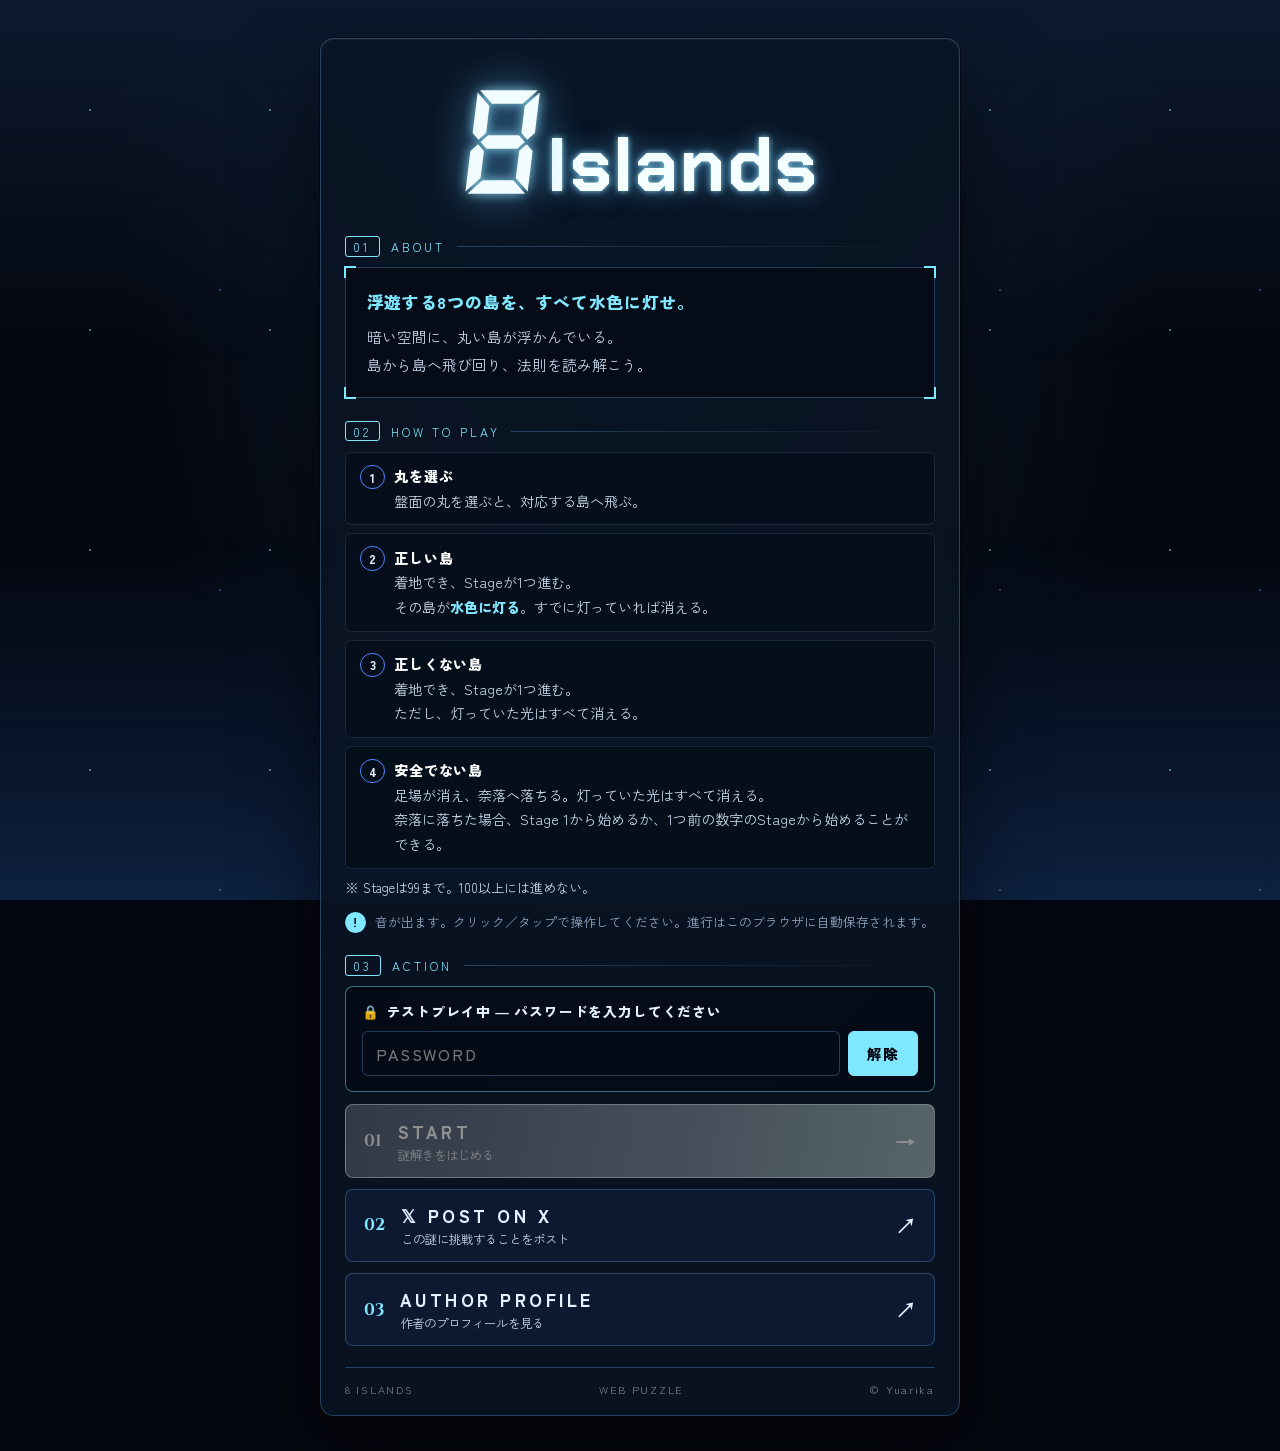
==== game.html @ 723e455a "Add files via upload" ====
<!DOCTYPE html>
<html lang="ja" data-gate="game">
<head>
<meta charset="utf-8">
<meta name="robots" content="noindex"><!-- テスト公開中は検索に出さない。本公開時は削除 -->
<meta name="viewport" content="width=device-width,initial-scale=1,viewport-fit=cover">
<meta name="theme-color" content="#04070f">
<title>8 Islands</title>
<link rel="icon" href="favicon.svg" type="image/svg+xml">
<link rel="preconnect" href="https://fonts.googleapis.com">
<link rel="preconnect" href="https://fonts.gstatic.com" crossorigin>
<link href="https://fonts.googleapis.com/css2?family=Chakra+Petch:wght@600;700&family=Cinzel:wght@500;700&family=Zen+Kaku+Gothic+New:wght@400;500;900&display=swap" rel="stylesheet">
<link rel="stylesheet" href="game.css">
<script src="gate.js"></script>
<script defer src="seg.js"></script>
<script defer src="rules.js"></script>
<script defer src="game.js"></script>
</head>
<body>
<div class="wrap">
  <header class="bar">
    <a class="back" href="index.html" aria-label="8 Islands タイトルへ戻る"><svg class="mini-8" data-seg8 aria-hidden="true"></svg><span>Islands</span></a>
    <div class="bar-tools">
      <span class="clear-badge" id="clear-badge" hidden>CLEARED</span>
      <button type="button" class="tool" id="sound" aria-pressed="true" title="音のON/OFF"><span class="ico" aria-hidden="true">♪</span><span id="sound-label">ON</span></button>
      <button type="button" class="tool" id="help">遊び方</button>
      <button type="button" class="tool" id="reset">RESET</button>
    </div>
  </header>

  <div class="play">
    <section class="scene" id="scene" aria-label="浮遊する島々">
      <canvas id="cv" aria-hidden="true"></canvas>
      <div class="toast" id="toast" role="status" aria-live="polite"></div>
    </section>

    <section class="board" id="board" aria-label="選択ボード">
      <div class="board-inner">
        <div class="board-head" id="board-head">
          <div class="stage-labels"><span>STAGE</span><span>NEXT</span></div>
          <svg class="seg-display" id="digits" viewBox="0 0 400 128" role="img" aria-label="Stage 1 から 2"></svg>
        </div>

        <div class="board-grid" id="grid">

          <div class="choices" role="group" aria-label="移動する島を選択">
            <button type="button" class="orb" data-island="0" style="--x:64;--y:6"  aria-label="上の丸"></button>
            <button type="button" class="orb" data-island="1" style="--x:81;--y:28" aria-label="右上の丸"></button>
            <button type="button" class="orb" data-island="2" style="--x:81;--y:72" aria-label="右下の丸"></button>
            <button type="button" class="orb" data-island="3" style="--x:64;--y:94" aria-label="下の丸"></button>
            <button type="button" class="orb" data-island="4" style="--x:47;--y:72" aria-label="左下の丸"></button>
            <button type="button" class="orb" data-island="5" style="--x:47;--y:28" aria-label="左上の丸"></button>
            <button type="button" class="orb" data-island="6" style="--x:64;--y:50" aria-label="中央の丸"></button>
            <p class="instruction" style="--x:15;--y:50"><button type="button" class="orb inline" data-island="7" aria-label="〇"></button><span>を選択</span></p>
          </div>
        </div>

        <div class="limit-note" id="limit-note" hidden>
          <p>Stage 99 が最後。100 以上には進めない。</p>
          <div class="limit-actions">
            <button type="button" class="tool" data-restart="one">1から始める</button>
            <button type="button" class="tool" data-restart="prev">1つ前から始める</button>
          </div>
        </div>
        <p class="tutorial" id="tutorial"><b>TUTORIAL</b>Stage 1 では、<span class="tut-blue">右下の青く光る島</span>が<br>安全で正しい島です。</p>
        <p class="board-msg" id="message" role="status" aria-live="polite"></p>

        <div class="board-foot">
          <div class="progress" aria-label="灯った島の数"><span id="count">0</span><small>/ 8</small><div class="pips" id="pips"></div></div>
          <div class="clear-tools" id="clear-tools" hidden>
            <button type="button" class="tool accent" id="show-clear">クリア画面</button>
          </div>
        </div>
      </div>
    </section>
  </div>
</div>

<!-- 奈落 -->
<div class="overlay abyss" id="abyss" hidden>
  <div class="panel">
    <p class="panel-eyebrow">THE ABYSS</p>
    <h2>奈落に落ちた</h2>
    <p class="panel-text">灯っていた光は、すべて消えた。</p>
    <div class="panel-actions">
      <button type="button" class="btn" id="retry-one">1から始める</button>
      <button type="button" class="btn" id="retry-prev">1つ前から始める</button>
    </div>
  </div>
</div>

<!-- Stage 99 -->
<div class="overlay abyss" id="limit" hidden>
  <div class="panel">
    <p class="panel-eyebrow">STAGE 99</p>
    <h2>これ以上は進めない</h2>
    <p class="panel-text">Stage 100 以上には進めない。<br>どこから始めますか？（灯っていた光はすべて消える）</p>
    <div class="panel-actions">
      <button type="button" class="btn" data-restart="one">1から始める</button>
      <button type="button" class="btn" data-restart="prev">1つ前から始める</button>
      <button type="button" class="btn ghost" data-close>このまま</button>
    </div>
  </div>
</div>

<!-- 遊び方 -->
<div class="overlay" id="howto" hidden>
  <div class="panel">
    <p class="panel-eyebrow">HOW TO PLAY</p>
    <h2>8つの島に、光を灯す。</h2>
    <ol class="panel-list">
      <li><b>丸を選ぶ</b>：ボードの丸を選ぶと、対応する島へ飛ぶ。</li>
      <li><b>正しい島</b>：着地でき、Stageが1つ進む。その島が<em>水色に灯る</em>。すでに灯っていれば消える。</li>
      <li><b>正しくない島</b>：着地でき、Stageが1つ進む。ただし、灯っていた光はすべて消える。</li>
      <li><b>安全でない島</b>：足場が消え、奈落へ落ちる。灯っていた光はすべて消える。奈落に落ちた場合、Stage 1から始めるか、1つ前の数字のStageから始めることができる。</li>
    </ol>
    <p class="panel-text">Stageは99まで。100以上には進めない。</p>
    <p class="panel-text goal">すべての丸い島を水色に灯せばクリア。</p>
    <div class="panel-actions"><button type="button" class="btn primary" data-close>島へ戻る</button></div>
  </div>
</div>

<!-- リセット確認 -->
<div class="overlay" id="reset-dialog" hidden>
  <div class="panel small">
    <p class="panel-eyebrow">RESET</p>
    <h2>最初から始めますか？</h2>
    <p class="panel-text">現在の進行とクリア状態がリセットされます。</p>
    <div class="panel-actions">
      <button type="button" class="btn" data-close>戻る</button>
      <button type="button" class="btn primary" id="confirm-reset">最初から始める</button>
    </div>
  </div>
</div>

<!-- クリア -->
<div class="overlay clear" id="clear" hidden>
  <div class="clear-box">
    <p class="clear-logo" aria-label="8 Islands"><svg class="logo-8" data-seg8 aria-hidden="true"></svg><span>Islands</span></p>
    <h2 class="clear-title">GAME CLEARED!!</h2>
    <p class="clear-sub">8つの島に光を灯した！</p>
    <p class="clear-tag" id="clear-tag">#Web_8Islands</p>
    <div class="clear-btns">
      <button type="button" class="btn x" id="x-post">𝕏 クリアをポスト</button>
      <a class="btn" id="profile" href="#" target="_blank" rel="noopener noreferrer">作者プロフィール</a>
    </div>
    <div class="clear-btns sub">
      <button type="button" class="btn ghost" data-close>島を眺める</button>
      <a class="btn ghost" href="index.html">タイトルへ</a>
    </div>
    <p class="clear-note">ここからは、どの島へも自由に移動できます。</p>
  </div>
</div>

<noscript><p class="noscript">このゲームを遊ぶにはJavaScriptを有効にしてください。</p></noscript>
</body>
</html>
---- game.css ----
:root{--abyss:#04070f;--panel:#0b1626;--line:rgba(120,190,255,.22);--blue:#4f86ff;--hint:#3f7bff;--cyan:#7fe8ff;--pale:#e4f1ff;--muted:#8fa3bd;--seg-off:#132134;--seg-on:#eaf6ff}
*{box-sizing:border-box;margin:0}
html,body{height:100%}
body{background:var(--abyss);color:var(--pale);font-family:"Zen Kaku Gothic New","Hiragino Kaku Gothic ProN","Yu Gothic",sans-serif;-webkit-tap-highlight-color:transparent;overflow-x:hidden}
button{font:inherit;color:inherit;cursor:pointer}
[hidden]{display:none!important}

.wrap{max-width:1480px;margin:0 auto;padding:.6rem .8rem .9rem;min-height:100%;display:flex;flex-direction:column}
.bar{display:flex;justify-content:space-between;align-items:center;gap:.6rem;padding:.2rem .2rem .6rem}
.back{color:#f4feff;text-decoration:none;font-family:"Chakra Petch",sans-serif;font-weight:700;font-size:1.35rem;display:flex;align-items:flex-end;gap:.15em;line-height:1;text-shadow:0 0 10px rgba(110,200,255,.6)}
.mini-8{height:1.75rem;width:auto;overflow:visible;filter:drop-shadow(0 0 5px rgba(130,220,255,.8))}
.mini-8 .seg,.logo-8 .seg{fill:#f2fdff}
.bar-tools{display:flex;gap:.4rem;align-items:center}
.tool{background:rgba(255,255,255,.03);border:1px solid var(--line);border-radius:6px;padding:.42rem .8rem;font-size:.78rem;font-weight:900;letter-spacing:.14em;color:#c8d7ea;transition:background .15s,border-color .15s,color .15s}
.tool:hover{background:rgba(127,232,255,.1);border-color:var(--cyan);color:#fff}
.tool:focus-visible,.btn:focus-visible{outline:2px solid var(--cyan);outline-offset:3px}
.tool .ico{margin-right:.35em}
.tool[aria-pressed="false"]{color:var(--muted);opacity:.7}
.tool.accent{border-color:var(--cyan);color:var(--cyan)}
.clear-badge{font-family:"Cinzel",serif;font-weight:700;font-size:.72rem;letter-spacing:.2em;color:var(--abyss);background:var(--cyan);padding:.25rem .6rem;border-radius:4px;box-shadow:0 0 14px rgba(127,232,255,.6)}

/* ---- レイアウト ---- */
.play{flex:1;display:grid;grid-template-columns:minmax(0,1fr) clamp(300px,27vw,380px);gap:.8rem;min-height:0}
.scene{position:relative;border-radius:14px;overflow:hidden;border:1px solid var(--line);background:#03060c;min-height:min(70vh,720px);box-shadow:0 20px 60px rgba(0,0,0,.5)}
#cv{position:absolute;inset:0;width:100%;height:100%;display:block}
.toast{position:absolute;left:50%;top:1.1rem;transform:translate(-50%,-10px);padding:.5rem 1.1rem;border-radius:999px;background:rgba(6,12,22,.78);border:1px solid var(--line);font-size:.85rem;font-weight:500;letter-spacing:.08em;white-space:nowrap;opacity:0;transition:opacity .35s,transform .35s;pointer-events:none;backdrop-filter:blur(4px)}
.toast.show{opacity:1;transform:translate(-50%,0)}
.toast.good{border-color:var(--cyan);color:var(--cyan)}
.toast.bad{border-color:rgba(255,140,140,.5);color:#ffc2c2}

/* ---- ボード ---- */
.board{position:relative;border-radius:14px;border:1px solid var(--line);background:linear-gradient(170deg,#101e33,#081221 60%,#060d19);box-shadow:inset 0 1px 0 rgba(255,255,255,.05),0 20px 60px rgba(0,0,0,.45);overflow:hidden}
.board::before{content:"";position:absolute;inset:0;background:radial-gradient(ellipse at 50% 0%,rgba(79,134,255,.16),transparent 60%);pointer-events:none}
.board-inner{position:relative;height:100%;display:flex;flex-direction:column;padding:1.1rem 1.2rem 1rem;transition:opacity .45s,filter .45s}
.board.away .board-inner{opacity:0;filter:blur(6px);pointer-events:none}
.board-head{padding-bottom:.8rem;border-bottom:1px solid var(--line)}
.stage-labels{display:grid;grid-template-columns:61.5% 1fr;font-family:"Cinzel",serif;font-weight:700;letter-spacing:.3em;color:var(--muted);font-size:.72rem;margin-bottom:.35rem}
.seg-display{width:100%;height:auto;display:block;overflow:visible}
.seg-display .seg{fill:var(--seg-off);transition:fill .25s}
.seg-display .seg.on{fill:var(--seg-on);filter:drop-shadow(0 0 4px rgba(170,230,255,.85))}
.seg-display .next .seg.on{fill:#cfe6f7;filter:drop-shadow(0 0 3px rgba(170,230,255,.5))}
.seg-display .arrow{fill:#4d6886}
.board-grid{display:flex;flex-direction:column;gap:.4rem;margin:1rem 0 .4rem}

.choices{position:relative;width:100%;aspect-ratio:400/250;margin-top:.2rem;container-type:inline-size;--size:clamp(30px,12cqw,50px)}
.orb{position:absolute;left:calc(var(--x) * 1%);top:calc(var(--y) * 1%);width:var(--size);aspect-ratio:1;transform:translate(-50%,-50%);border-radius:50%;padding:0;border:2px solid #3a5470;background:radial-gradient(circle at 35% 30%,#22344b,#0a1422 70%);box-shadow:inset 0 -3px 6px rgba(0,0,0,.6),0 0 0 4px rgba(0,0,0,.25);transition:transform .15s,background .35s,border-color .35s,box-shadow .35s}
.orb:hover:not(:disabled){transform:translate(-50%,-50%) scale(1.1);border-color:#8fb5d8}
.orb:active:not(:disabled){transform:translate(-50%,-50%) scale(.95)}
.orb:focus-visible{outline:2px solid var(--pale);outline-offset:4px}
.orb:disabled{cursor:default}
.orb.lit{border-color:#d6fbff;background:radial-gradient(circle at 35% 30%,#e8feff,#7fe8ff 45%,#2aa6cc);box-shadow:0 0 18px rgba(127,232,255,.75),0 0 40px rgba(127,232,255,.35)}
.orb.hint{border-color:#9ab9ff;background:radial-gradient(circle at 35% 30%,#a8c4ff,#3f7bff 50%,#1f3f9c);animation:hint 1.3s ease-in-out infinite alternate}
@keyframes hint{from{box-shadow:0 0 6px rgba(63,123,255,.6)}to{box-shadow:0 0 26px rgba(63,123,255,.95),0 0 0 7px rgba(63,123,255,.18)}}
.orb.here::after{content:"";position:absolute;left:50%;top:50%;width:26%;aspect-ratio:1;border-radius:50%;transform:translate(-50%,-50%);background:#fff;box-shadow:0 0 8px #fff;opacity:.9}
.orb.lit.here::after{background:#05324a;box-shadow:none}
/* 説明文の〇（8つ目の選択肢）: 他の丸と同じ大きさ・同じ点灯表現 */
.instruction{position:absolute;left:calc(var(--x) * 1%);top:calc(var(--y) * 1%);transform:translate(calc(-1 * var(--size) / 2),-50%);display:flex;align-items:center;gap:.3em;white-space:nowrap;font-size:clamp(.8rem,4.4cqw,1.05rem);font-weight:500;color:#b9c9dc;letter-spacing:.1em;width:auto}
.orb.inline{position:relative;left:auto;top:auto;transform:none;width:var(--size);flex:none}
.orb.inline:hover:not(:disabled){transform:scale(1.1)}
.orb.inline:active:not(:disabled){transform:scale(.95)}

.tutorial{margin-top:.4rem;padding:.65rem .8rem;border:1px solid rgba(63,123,255,.55);background:rgba(63,123,255,.1);border-radius:8px;font-size:.82rem;line-height:1.7;color:#d5e2ff}
.tutorial b{display:block;font-family:"Cinzel",serif;font-size:.7rem;letter-spacing:.3em;color:#9ab9ff}
.tut-blue{color:#8fb0ff;font-weight:900}
.board-msg{min-height:3.2em;margin-top:.6rem;font-size:.86rem;line-height:1.65;color:#c3d3e6}
.board-foot{margin-top:auto;padding-top:.7rem;border-top:1px solid var(--line);display:flex;flex-direction:column;gap:.7rem}
.progress{display:flex;align-items:baseline;gap:.35rem;font-family:"Cinzel",serif;font-weight:700;font-size:1.15rem}
.progress small{color:var(--muted);font-size:.8rem;margin-right:.5rem}
.pips{display:flex;gap:5px;align-self:center;flex:1}
.pips i{flex:1;height:5px;border-radius:3px;background:#17263a;transition:background .4s,box-shadow .4s}
.pips i.on{background:var(--cyan);box-shadow:0 0 8px rgba(127,232,255,.7)}
.clear-tools{display:flex;gap:.5rem}
.clear-tools .tool{flex:1;padding:.6rem .4rem}
body.is-clear .board-head{visibility:hidden}

/* ---- オーバーレイ ---- */
.overlay{position:fixed;inset:0;z-index:20;display:grid;place-items:center;padding:1rem;background:rgba(2,5,11,.72);backdrop-filter:blur(3px);animation:fade .45s both}
@keyframes fade{from{opacity:0}to{opacity:1}}
.panel{width:min(92vw,460px);background:linear-gradient(170deg,#0f1d31,#081120);border:1px solid var(--line);border-radius:14px;padding:1.5rem 1.6rem 1.3rem;box-shadow:0 30px 80px rgba(0,0,0,.6);animation:rise .5s cubic-bezier(.2,.8,.3,1) both}
.panel.small{width:min(92vw,380px)}
@keyframes rise{from{transform:translateY(14px);opacity:0}to{transform:none;opacity:1}}
.panel-eyebrow{font-family:"Cinzel",serif;font-size:.72rem;letter-spacing:.32em;color:var(--cyan)}
.panel h2{font-size:1.3rem;font-weight:900;letter-spacing:.08em;margin:.5rem 0 .7rem}
.panel-text{color:#c3d3e6;font-size:.9rem;line-height:1.7}
.panel-list{padding-left:1.1rem;display:grid;gap:.35rem;color:#c8d6e8;font-size:.88rem;line-height:1.7}
.panel-list em{font-style:normal;color:var(--cyan);font-weight:900}
.panel-actions{display:flex;flex-wrap:wrap;gap:.6rem;margin-top:1.2rem;justify-content:flex-end}
.btn{display:inline-flex;align-items:center;justify-content:center;gap:.4em;padding:.7rem 1.2rem;border-radius:8px;border:1px solid rgba(160,210,255,.4);background:rgba(255,255,255,.04);color:var(--pale);font-weight:900;font-size:.92rem;letter-spacing:.1em;text-decoration:none;transition:background .15s,border-color .15s,transform .15s}
.btn:hover{background:rgba(127,232,255,.12);border-color:var(--cyan)}
.btn.primary{background:var(--cyan);border-color:var(--cyan);color:#04141d}
.btn.primary:hover{background:#b8f4ff}
.abyss{background:radial-gradient(ellipse at 50% 120%,rgba(10,20,40,.6),rgba(0,0,0,.9))}
.abyss .panel{text-align:center}
.abyss .panel-actions{justify-content:center}
.abyss .btn{flex:1 1 9rem;padding:.9rem 1rem}

.clear{background:rgba(2,5,11,.62);backdrop-filter:blur(5px)}
.clear-box{text-align:center;width:min(94vw,600px);padding:2rem 1.6rem 1.5rem;background:linear-gradient(170deg,rgba(14,30,52,.97),rgba(6,12,24,.97));border:1px solid rgba(127,232,255,.45);border-radius:18px;box-shadow:0 0 0 1px rgba(0,0,0,.6),0 0 60px rgba(127,232,255,.18),0 30px 80px rgba(0,0,0,.7);animation:rise .9s cubic-bezier(.2,.8,.3,1) both}
.clear-logo{display:flex;justify-content:center;align-items:flex-end;gap:.12em;font-family:"Chakra Petch",sans-serif;font-weight:700;font-size:clamp(2.2rem,9vw,3.2rem);line-height:1;color:#f4feff;text-shadow:0 0 8px rgba(150,230,255,.9),0 0 24px rgba(90,190,255,.5)}
.clear-logo .logo-8{height:1.45em;width:auto;overflow:visible;filter:drop-shadow(0 0 6px rgba(150,230,255,.9)) drop-shadow(0 0 18px rgba(90,190,255,.5))}
.clear-title{font-family:"Chakra Petch",sans-serif;font-weight:700;font-size:clamp(1.8rem,8.5vw,3.2rem);white-space:nowrap;letter-spacing:.06em;margin:1rem 0 .5rem;background:linear-gradient(180deg,#fff 20%,#9cefff);-webkit-background-clip:text;background-clip:text;color:transparent;filter:drop-shadow(0 0 18px rgba(127,232,255,.55))}
.clear-sub{color:#e4f1ff;letter-spacing:.14em;font-size:.95rem}
.clear-tag{margin:.9rem auto 1.4rem;display:inline-block;padding:.3rem .9rem;border:1px solid rgba(127,232,255,.5);border-radius:999px;color:var(--cyan);font-weight:900;letter-spacing:.08em}
.clear-btns{display:flex;justify-content:center;flex-wrap:wrap;gap:.6rem}
.clear-btns.sub{margin-top:.6rem}
.btn.x{background:#fff;border-color:#fff;color:#000}
.btn.x:hover{background:#dff8ff}
.btn.ghost{border-color:rgba(160,210,255,.18);color:#b6c7da;font-size:.85rem}
.btn.ghost:hover{color:#fff;border-color:var(--line);background:rgba(255,255,255,.04)}
.clear-note{margin-top:1.1rem;font-size:.8rem;color:#9fb2c8;letter-spacing:.06em}
.noscript{position:fixed;inset:auto 0 0;padding:1rem;background:#300;text-align:center}

/* ---- レスポンシブ ---- */
@media (max-width:860px){
  .wrap{min-height:100svh;padding:max(.45rem,env(safe-area-inset-top)) max(.5rem,env(safe-area-inset-right)) max(.7rem,env(safe-area-inset-bottom)) max(.5rem,env(safe-area-inset-left))}
  .bar{padding:.1rem .1rem .45rem}
  .play{grid-template-columns:1fr;gap:.5rem;align-content:start}
  .scene{min-height:0;height:clamp(210px,35svh,480px);border-radius:12px}
  .toast{top:.6rem;font-size:.78rem;padding:.4rem .9rem}
  .board{border-radius:12px}
  .board-inner{padding:.75rem .9rem .8rem}
  .board-head{display:flex;flex-direction:column;align-items:center;padding-bottom:.6rem}
  .stage-labels,.seg-display{width:min(100%,290px)}
  .stage-labels{font-size:.64rem;margin-bottom:.2rem}
  .board-grid{margin:.6rem 0 .1rem}
  .choices{width:min(100%,330px);margin:0 auto}
  .tutorial{font-size:.8rem;line-height:1.6;padding:.5rem .75rem;margin-top:.5rem}
  .tutorial br{display:none}
  .board-msg{min-height:1.6em;font-size:.82rem;margin-top:.45rem}
  .board-foot{padding-top:.55rem;gap:.5rem}
  .tool{padding:.4rem .6rem;letter-spacing:.06em}
  .panel{padding:1.3rem 1.2rem 1.1rem}
  .panel h2{font-size:1.15rem}
  .panel-list{font-size:.84rem}
  .clear-box{padding:1.6rem 1.1rem 1.2rem;border-radius:14px}
  .clear-btns .btn{flex:1 1 8rem;white-space:nowrap;font-size:.84rem;letter-spacing:.04em;padding:.7rem .6rem}
}
@media (max-width:480px){
  .stage-labels,.seg-display{width:min(100%,250px)}
  .choices{width:min(100%,310px)}
  .back{font-size:1.1rem}.mini-8{height:1.4rem}
  .bar-tools{gap:.3rem}
  .tool{font-size:.72rem;padding:.38rem .5rem}
  .clear-tag{margin:.7rem auto 1.1rem}
}
@media (max-width:860px) and (max-height:760px){
  .scene{height:clamp(170px,31svh,320px)}
  .board-inner{padding:.6rem .8rem .7rem}
  .stage-labels,.seg-display{width:min(100%,205px)}
  .board-head{padding-bottom:.45rem}
  .board-grid{margin:.45rem 0 0}
  .choices{width:min(100%,250px);--size:clamp(30px,13cqw,40px)}
  .tutorial{font-size:.74rem;padding:.4rem .65rem;margin-top:.35rem}
  .board-msg{font-size:.76rem;margin-top:.35rem}
}
@media (prefers-reduced-motion:reduce){.orb.hint{animation:none}.overlay,.panel,.clear-box{animation:none}}

.panel-list b{color:#fff}
.panel-text.goal{margin-top:.8rem;color:var(--cyan);font-weight:900}
.limit-note{margin-top:.4rem;padding:.55rem .8rem;border:1px solid rgba(255,190,120,.55);background:rgba(255,170,90,.1);border-radius:8px;font-size:.82rem;line-height:1.6;color:#ffd9b0;font-weight:500}
.limit-actions{display:flex;gap:.4rem;margin-top:.45rem}
.limit-actions .tool{flex:1;border-color:rgba(255,190,120,.5);color:#ffe2c4;letter-spacing:.04em;padding:.5rem .4rem}
.limit-actions .tool:hover{background:rgba(255,170,90,.15);border-color:#ffc58a}
@media (max-width:860px){.limit-note{font-size:.78rem;padding:.45rem .7rem}}
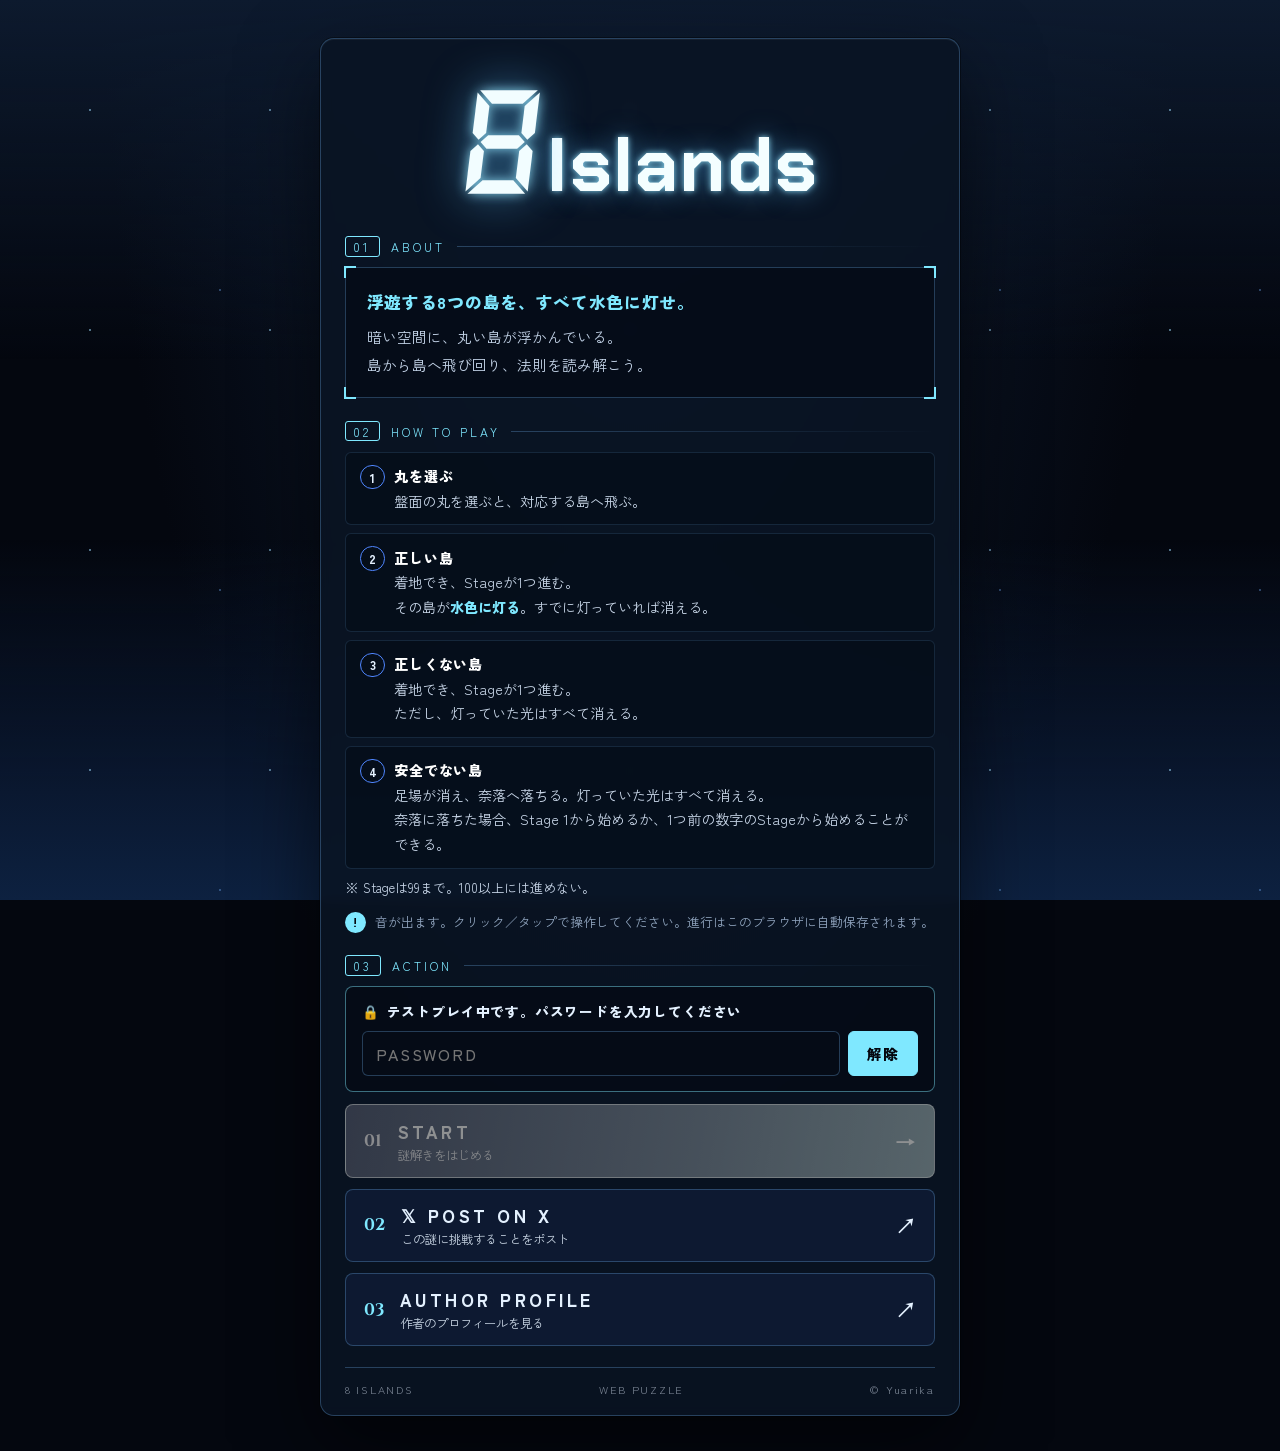
==== commit 41f74d46: "Add files via upload" ====
--- a/game.html
+++ b/game.html
@@ -12,6 +12,7 @@
 <link href="https://fonts.googleapis.com/css2?family=Chakra+Petch:wght@600;700&family=Cinzel:wght@500;700&family=Zen+Kaku+Gothic+New:wght@400;500;900&display=swap" rel="stylesheet">
 <link rel="stylesheet" href="game.css">
 <script src="gate.js"></script>
+<script defer src="config.js"></script>
 <script defer src="seg.js"></script>
 <script defer src="rules.js"></script>
 <script defer src="game.js"></script>
@@ -44,19 +45,19 @@
         <div class="board-grid" id="grid">
 
           <div class="choices" role="group" aria-label="移動する島を選択">
-            <button type="button" class="orb" data-island="0" style="--x:64;--y:6"  aria-label="上の丸"></button>
-            <button type="button" class="orb" data-island="1" style="--x:81;--y:28" aria-label="右上の丸"></button>
-            <button type="button" class="orb" data-island="2" style="--x:81;--y:72" aria-label="右下の丸"></button>
-            <button type="button" class="orb" data-island="3" style="--x:64;--y:94" aria-label="下の丸"></button>
-            <button type="button" class="orb" data-island="4" style="--x:47;--y:72" aria-label="左下の丸"></button>
-            <button type="button" class="orb" data-island="5" style="--x:47;--y:28" aria-label="左上の丸"></button>
+            <button type="button" class="orb" data-island="0" style="--x:64;--y:10"  aria-label="上の丸"></button>
+            <button type="button" class="orb" data-island="1" style="--x:81;--y:30" aria-label="右上の丸"></button>
+            <button type="button" class="orb" data-island="2" style="--x:81;--y:70" aria-label="右下の丸"></button>
+            <button type="button" class="orb" data-island="3" style="--x:64;--y:90" aria-label="下の丸"></button>
+            <button type="button" class="orb" data-island="4" style="--x:47;--y:70" aria-label="左下の丸"></button>
+            <button type="button" class="orb" data-island="5" style="--x:47;--y:30" aria-label="左上の丸"></button>
             <button type="button" class="orb" data-island="6" style="--x:64;--y:50" aria-label="中央の丸"></button>
             <p class="instruction" style="--x:15;--y:50"><button type="button" class="orb inline" data-island="7" aria-label="〇"></button><span>を選択</span></p>
           </div>
         </div>
 
         <div class="limit-note" id="limit-note" hidden>
-          <p>Stage 99 が最後。100 以上には進めない。</p>
+          <p>Stage 100 以上には進めない。</p>
           <div class="limit-actions">
             <button type="button" class="tool" data-restart="one">1から始める</button>
             <button type="button" class="tool" data-restart="prev">1つ前から始める</button>
@@ -81,7 +82,7 @@
   <div class="panel">
     <p class="panel-eyebrow">THE ABYSS</p>
     <h2>奈落に落ちた</h2>
-    <p class="panel-text">灯っていた光は、すべて消えた。</p>
+    <p class="panel-text">灯っていた光はすべて消えた</p>
     <div class="panel-actions">
       <button type="button" class="btn" id="retry-one">1から始める</button>
       <button type="button" class="btn" id="retry-prev">1つ前から始める</button>
@@ -94,7 +95,7 @@
   <div class="panel">
     <p class="panel-eyebrow">STAGE 99</p>
     <h2>これ以上は進めない</h2>
-    <p class="panel-text">Stage 100 以上には進めない。<br>どこから始めますか？（灯っていた光はすべて消える）</p>
+    <p class="panel-text">Stage 100 以上には進めない。<br>始め直す場合、灯っていた光はすべて消える。</p>
     <div class="panel-actions">
       <button type="button" class="btn" data-restart="one">1から始める</button>
       <button type="button" class="btn" data-restart="prev">1つ前から始める</button>
@@ -107,7 +108,7 @@
 <div class="overlay" id="howto" hidden>
   <div class="panel">
     <p class="panel-eyebrow">HOW TO PLAY</p>
-    <h2>8つの島に、光を灯す。</h2>
+    <h2>遊び方</h2>
     <ol class="panel-list">
       <li><b>丸を選ぶ</b>：ボードの丸を選ぶと、対応する島へ飛ぶ。</li>
       <li><b>正しい島</b>：着地でき、Stageが1つ進む。その島が<em>水色に灯る</em>。すでに灯っていれば消える。</li>
@@ -139,7 +140,7 @@
     <p class="clear-logo" aria-label="8 Islands"><svg class="logo-8" data-seg8 aria-hidden="true"></svg><span>Islands</span></p>
     <h2 class="clear-title">GAME CLEARED!!</h2>
     <p class="clear-sub">8つの島に光を灯した！</p>
-    <p class="clear-tag" id="clear-tag">#Web_8Islands</p>
+    <p class="clear-tag" id="clear-tag">#Web_8_Islands</p>
     <div class="clear-btns">
       <button type="button" class="btn x" id="x-post">𝕏 クリアをポスト</button>
       <a class="btn" id="profile" href="#" target="_blank" rel="noopener noreferrer">作者プロフィール</a>
@@ -148,7 +149,7 @@
       <button type="button" class="btn ghost" data-close>島を眺める</button>
       <a class="btn ghost" href="index.html">タイトルへ</a>
     </div>
-    <p class="clear-note">ここからは、どの島へも自由に移動できます。</p>
+    <p class="clear-note">クリア後はどの島へも自由に移動できます。</p>
   </div>
 </div>
 
--- a/game.css
+++ b/game.css
@@ -42,7 +42,7 @@
 .seg-display .arrow{fill:#4d6886}
 .board-grid{display:flex;flex-direction:column;gap:.4rem;margin:1rem 0 .4rem}
 
-.choices{position:relative;width:100%;aspect-ratio:400/250;margin-top:.2rem;container-type:inline-size;--size:clamp(30px,12cqw,50px)}
+.choices{position:relative;width:100%;aspect-ratio:400/290;margin-top:.2rem;container-type:inline-size;--size:clamp(30px,12cqw,50px)}
 .orb{position:absolute;left:calc(var(--x) * 1%);top:calc(var(--y) * 1%);width:var(--size);aspect-ratio:1;transform:translate(-50%,-50%);border-radius:50%;padding:0;border:2px solid #3a5470;background:radial-gradient(circle at 35% 30%,#22344b,#0a1422 70%);box-shadow:inset 0 -3px 6px rgba(0,0,0,.6),0 0 0 4px rgba(0,0,0,.25);transition:transform .15s,background .35s,border-color .35s,box-shadow .35s}
 .orb:hover:not(:disabled){transform:translate(-50%,-50%) scale(1.1);border-color:#8fb5d8}
 .orb:active:not(:disabled){transform:translate(-50%,-50%) scale(.95)}
@@ -92,7 +92,8 @@
 .abyss{background:radial-gradient(ellipse at 50% 120%,rgba(10,20,40,.6),rgba(0,0,0,.9))}
 .abyss .panel{text-align:center}
 .abyss .panel-actions{justify-content:center}
-.abyss .btn{flex:1 1 9rem;padding:.9rem 1rem}
+.abyss .btn{flex:1 1 8rem;padding:.9rem .6rem;white-space:nowrap;letter-spacing:.04em}
+#limit .btn.ghost{flex:1 1 100%;padding:.6rem;border-color:transparent}
 
 .clear{background:rgba(2,5,11,.62);backdrop-filter:blur(5px)}
 .clear-box{text-align:center;width:min(94vw,600px);padding:2rem 1.6rem 1.5rem;background:linear-gradient(170deg,rgba(14,30,52,.97),rgba(6,12,24,.97));border:1px solid rgba(127,232,255,.45);border-radius:18px;box-shadow:0 0 0 1px rgba(0,0,0,.6),0 0 60px rgba(127,232,255,.18),0 30px 80px rgba(0,0,0,.7);animation:rise .9s cubic-bezier(.2,.8,.3,1) both}
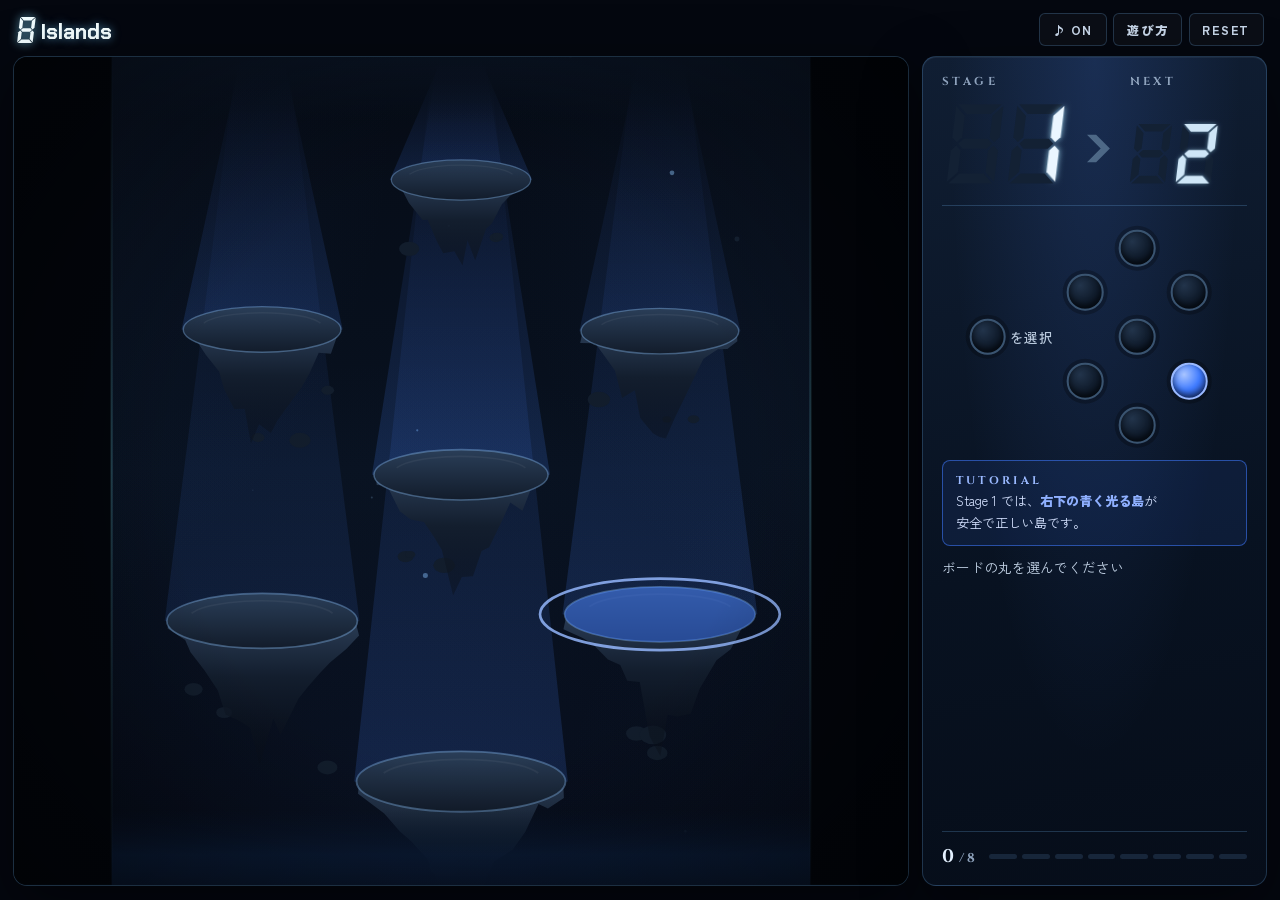
==== commit ca72603a: "Add files via upload" ====
--- a/game.html
+++ b/game.html
@@ -1,8 +1,7 @@
 <!DOCTYPE html>
-<html lang="ja" data-gate="game">
+<html lang="ja">
 <head>
 <meta charset="utf-8">
-<meta name="robots" content="noindex"><!-- テスト公開中は検索に出さない。本公開時は削除 -->
 <meta name="viewport" content="width=device-width,initial-scale=1,viewport-fit=cover">
 <meta name="theme-color" content="#04070f">
 <title>8 Islands</title>
@@ -10,12 +9,11 @@
 <link rel="preconnect" href="https://fonts.googleapis.com">
 <link rel="preconnect" href="https://fonts.gstatic.com" crossorigin>
 <link href="https://fonts.googleapis.com/css2?family=Chakra+Petch:wght@600;700&family=Cinzel:wght@500;700&family=Zen+Kaku+Gothic+New:wght@400;500;900&display=swap" rel="stylesheet">
-<link rel="stylesheet" href="game.css">
-<script src="gate.js"></script>
-<script defer src="config.js"></script>
-<script defer src="seg.js"></script>
-<script defer src="rules.js"></script>
-<script defer src="game.js"></script>
+<link rel="stylesheet" href="game.css?v=20261122e">
+<script defer src="config.js?v=20261122e"></script>
+<script defer src="seg.js?v=20261122e"></script>
+<script defer src="rules.js?v=20261122e"></script>
+<script defer src="game.js?v=20261122e"></script>
 </head>
 <body>
 <div class="wrap">
